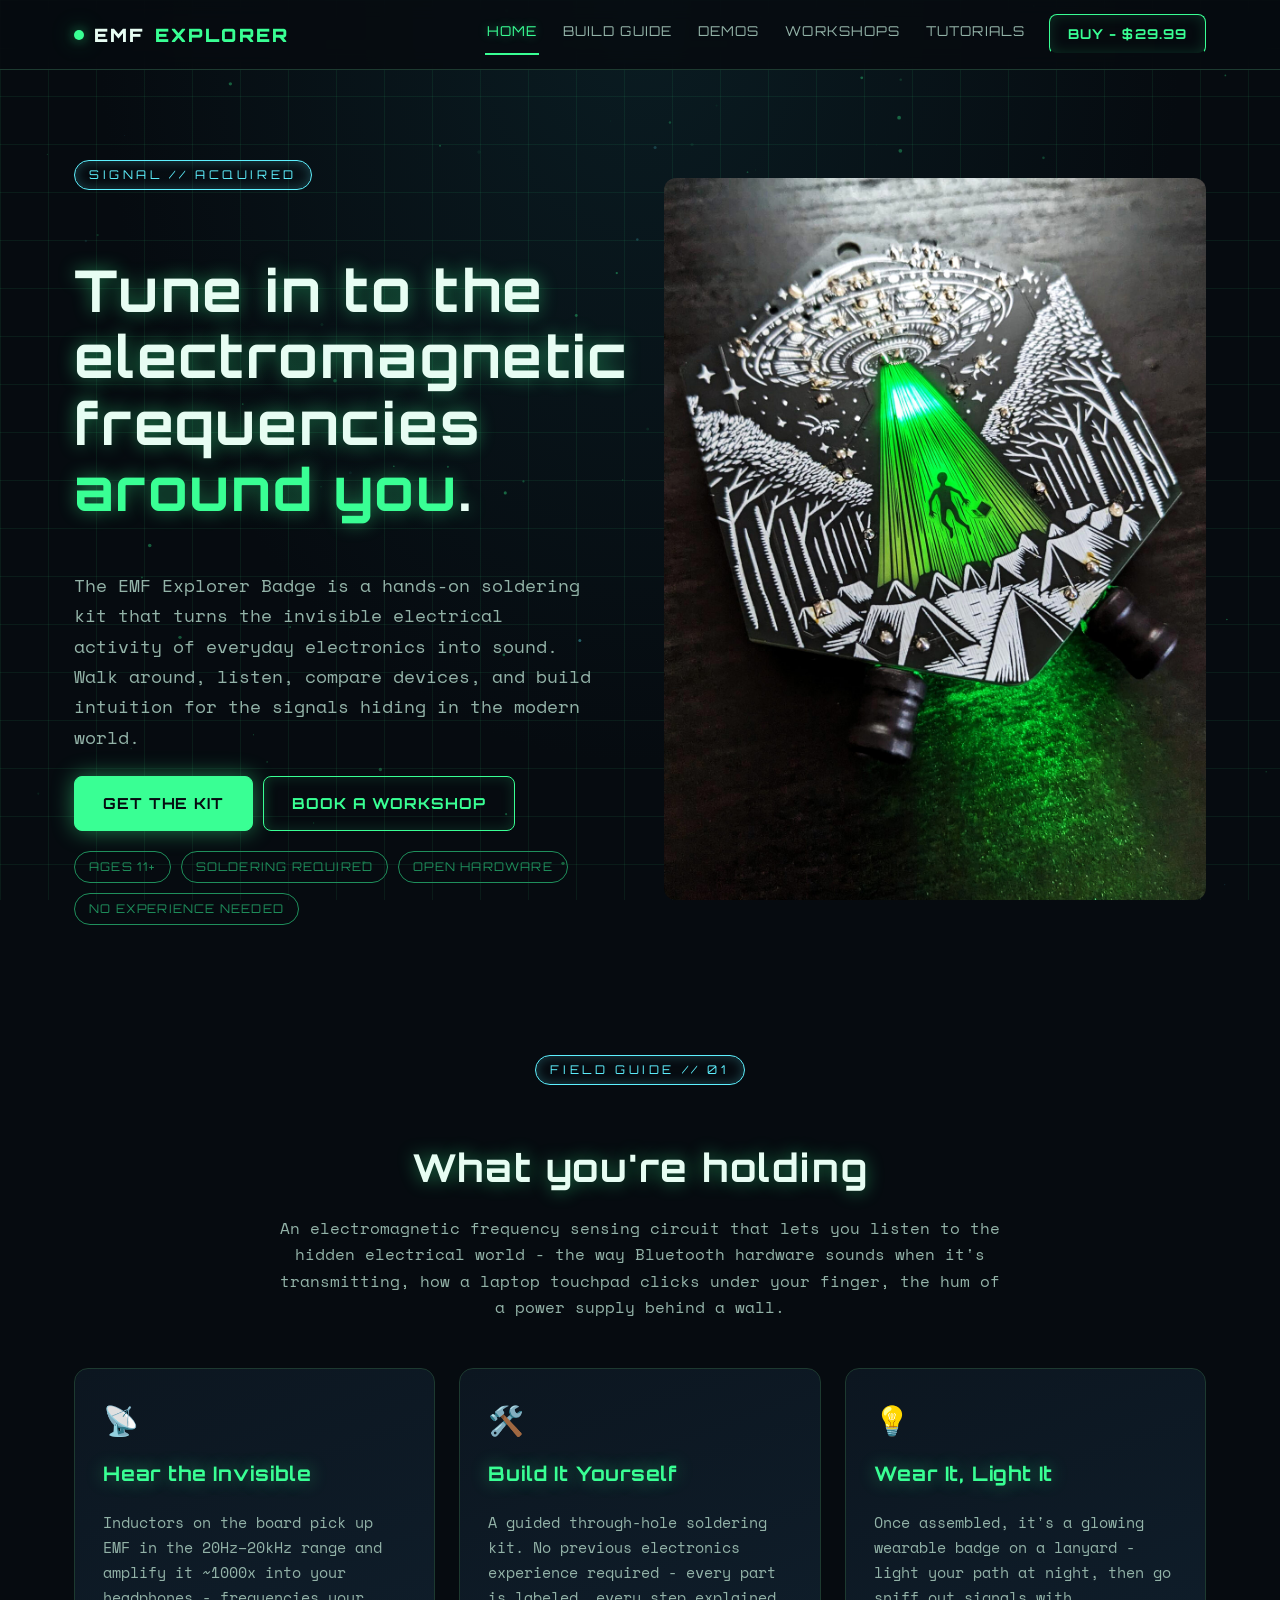
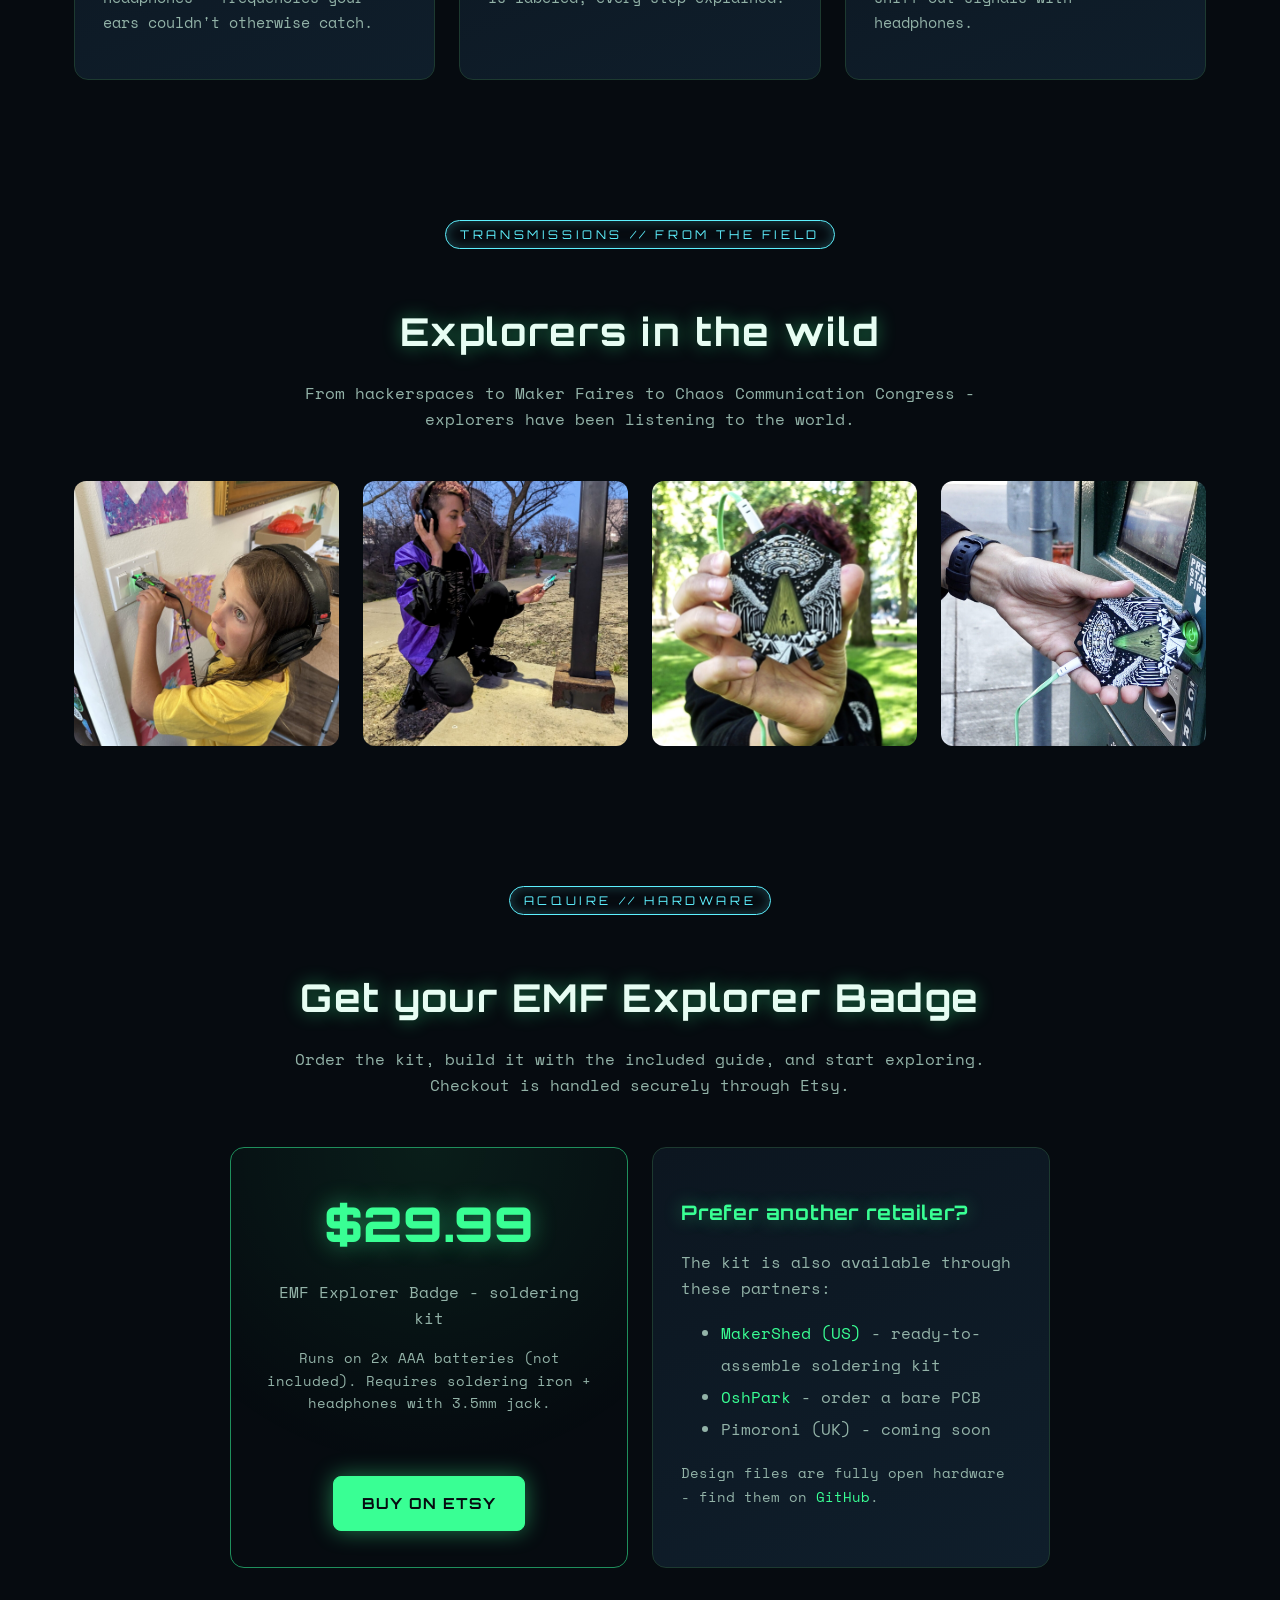
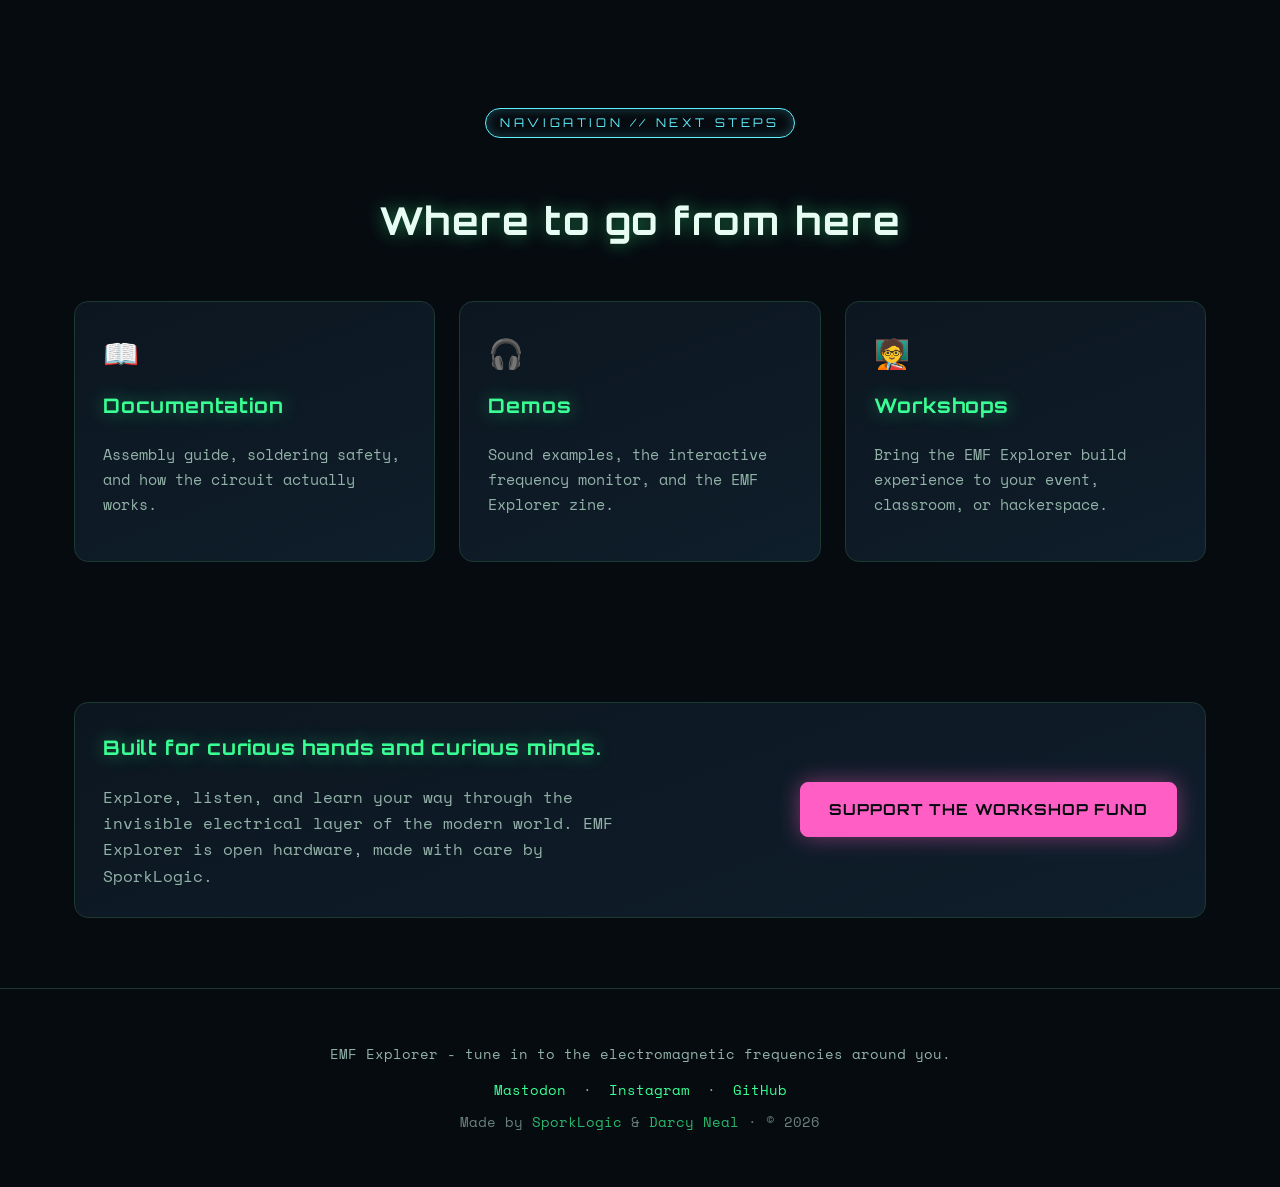
==== index.html @ 9b4e059f "initial commit" ====
<!DOCTYPE html>
<html lang="en">
<head>
<meta charset="UTF-8">
<meta name="viewport" content="width=device-width, initial-scale=1.0">
<title>EMF Explorer - Tune in to the electromagnetic frequencies around you</title>
<meta name="description" content="The EMF Explorer Badge is a hands-on kit that turns the invisible electrical activity around you into something you can explore. Solder it, wear it, and go listen to your world.">
<link rel="canonical" href="https://emfexplorer.space/">

<!-- Open Graph -->
<meta property="og:type" content="website">
<meta property="og:site_name" content="EMF Explorer">
<meta property="og:url" content="https://emfexplorer.space/">
<meta property="og:title" content="EMF Explorer - Tune in to the electromagnetic frequencies around you">
<meta property="og:description" content="A hands-on soldering kit that turns the invisible electrical activity of everyday electronics into sound. Build it, wear it, and go listen to your world.">
<meta property="og:image" content="https://emfexplorer.space/assets/images/emfbadgeilluminatedfrontangled.jpg">
<meta property="og:image:alt" content="EMF Explorer badge illuminated, glowing green">

<!-- Twitter -->
<meta name="twitter:card" content="summary_large_image">
<meta name="twitter:title" content="EMF Explorer - Tune in to the electromagnetic frequencies around you">
<meta name="twitter:description" content="A hands-on soldering kit that turns the invisible electrical activity of everyday electronics into sound. Build it, wear it, and go listen to your world.">
<meta name="twitter:image" content="https://emfexplorer.space/assets/images/emfbadgeilluminatedfrontangled.jpg">

<link rel="preconnect" href="https://fonts.googleapis.com">
<link href="https://fonts.googleapis.com/css2?family=Orbitron:wght@600;800;900&family=Space+Mono:wght@400;700&display=swap" rel="stylesheet">
<link rel="stylesheet" href="assets/style.css">
<script type="application/ld+json">
{
  "@context": "https://schema.org",
  "@type": "Organization",
  "name": "EMF Explorer",
  "alternateName": "SporkLogic",
  "url": "https://emfexplorer.space/",
  "logo": "https://emfexplorer.space/assets/images/emfbadgeilluminatedfrontangled.jpg",
  "sameAs": [
    "https://sporklogic.com",
    "https://darcyneal.com",
    "https://github.com/drc3p0/emf-explorer-badge",
    "https://hachyderm.io/@drc3p0",
    "https://instagram.com/drc3p0"
  ]
}
</script>
<script type="application/ld+json">
{
  "@context": "https://schema.org",
  "@type": "Product",
  "name": "EMF Explorer Badge",
  "description": "A hands-on soldering kit that turns the invisible electrical activity of everyday electronics into sound. Build it, wear it, and go listen to your world.",
  "image": "https://emfexplorer.space/assets/images/emfbadgeilluminatedfrontangled.jpg",
  "brand": {
    "@type": "Brand",
    "name": "EMF Explorer"
  },
  "category": "Electronics Soldering Kit",
  "offers": {
    "@type": "Offer",
    "url": "REPLACE_WITH_ETSY_LISTING_LINK",
    "priceCurrency": "USD",
    "price": "29.99",
    "availability": "https://schema.org/InStock",
    "seller": {
      "@type": "Organization",
      "name": "SporkLogic"
    }
  }
}
</script>
</head>
<body>
<canvas id="starfield"></canvas>

<header class="site-header">
  <div class="wrap">
    <a href="index.html" class="brand"><span class="dot"></span>EMF <span class="accent">EXPLORER</span></a>
    <button class="nav-toggle" aria-label="Toggle menu">☰</button>
    <nav class="site-nav">
      <a href="index.html">Home</a>
      <a href="docs.html">Build Guide</a>
      <a href="demos.html">Demos</a>
      <a href="workshops.html">Workshops</a>
      <a href="tutorials.html">Tutorials</a>
      <a href="#buy" class="btn btn-outline" style="padding:8px 18px;">Buy - $29.99</a>
    </nav>
  </div>
</header>

<!-- ===== HERO ===== -->
<section class="hero">
  <div class="wrap">
    <div class="hero-text">
      <span class="eyebrow">Signal // Acquired</span>
      <h1>Tune in to the electromagnetic frequencies <span style="color:var(--green)">around you</span>.</h1>
      <p class="lede">The EMF Explorer Badge is a hands-on soldering kit that turns the invisible electrical activity of everyday electronics into sound. Walk around, listen, compare devices, and build intuition for the signals hiding in the modern world.</p>
      <div class="tag-row" style="justify-content:flex-start; margin-top:24px;">
        <a href="#buy" class="btn">Get the Kit</a>
        <a href="workshops.html" class="btn btn-outline">Book a Workshop</a>
      </div>
      <div class="tag-row" style="justify-content:flex-start;">
        <span class="tag">Ages 11+</span>
        <span class="tag">Soldering Required</span>
        <span class="tag">Open Hardware</span>
        <span class="tag">No Experience Needed</span>
      </div>
    </div>
    <div class="hero-media">
      <img src="assets/images/emfbadgeilluminatedfrontangled.jpg" alt="EMF Explorer badge illuminated, glowing green" loading="lazy" style="border-radius:12px; width:100%; min-height:380px; object-fit:cover;">
    </div>
  </div>
</section>

<!-- ===== WHAT IS IT ===== -->
<section>
  <div class="wrap">
    <div class="section-head">
      <span class="eyebrow">Field Guide // 01</span>
      <h2>What you're holding</h2>
      <p>An electromagnetic frequency sensing circuit that lets you listen to the hidden electrical world - the way Bluetooth hardware sounds when it's transmitting, how a laptop touchpad clicks under your finger, the hum of a power supply behind a wall.</p>
    </div>
    <div class="grid cols-3">
      <div class="panel card">
        <div class="icon">📡</div>
        <h3>Hear the Invisible</h3>
        <p>Inductors on the board pick up EMF in the 20Hz–20kHz range and amplify it ~1000x into your headphones - frequencies your ears couldn't otherwise catch.</p>
      </div>
      <div class="panel card">
        <div class="icon">🛠️</div>
        <h3>Build It Yourself</h3>
        <p>A guided through-hole soldering kit. No previous electronics experience required - every part is labeled, every step explained.</p>
      </div>
      <div class="panel card">
        <div class="icon">💡</div>
        <h3>Wear It, Light It</h3>
        <p>Once assembled, it's a glowing wearable badge on a lanyard - light your path at night, then go sniff out signals with headphones.</p>
      </div>
    </div>
  </div>
</section>

<!-- ===== GALLERY / IN THE FIELD ===== -->
<section>
  <div class="wrap">
    <div class="section-head">
      <span class="eyebrow">Transmissions // From the Field</span>
      <h2>Explorers in the wild</h2>
      <p>From hackerspaces to Maker Faires to Chaos Communication Congress - explorers have been listening to the world.</p>
    </div>
    <div class="grid cols-4">
      <img src="assets/images/kidwithEMFlistening.jpg" alt="Kid listening to EMF from a wall outlet with the badge" loading="lazy" style="border-radius:12px; width:100%; aspect-ratio:1; object-fit:cover;">
      <img src="assets/images/PXL_20240223_003516082.jpg" alt="Explorer listening to a streetlight pole outdoors" loading="lazy" style="border-radius:12px; width:100%; aspect-ratio:1; object-fit:cover;">
      <img src="assets/images/emfheldinfield.jpg" alt="Holding the EMF Explorer badge outdoors in a park" loading="lazy" style="border-radius:12px; width:100%; aspect-ratio:1; object-fit:cover;">
      <img src="assets/images/emfmeterlisten.jpg" alt="Listening to a parking meter's EMF emissions" loading="lazy" style="border-radius:12px; width:100%; aspect-ratio:1; object-fit:cover;">
    </div>
  </div>
</section>

<!-- ===== BUY ===== -->
<section id="buy">
  <div class="wrap">
    <div class="section-head">
      <span class="eyebrow">Acquire // Hardware</span>
      <h2>Get your EMF Explorer Badge</h2>
      <p>Order the kit, build it with the included guide, and start exploring. Checkout is handled securely through Etsy.</p>
    </div>
    <div class="grid cols-2" style="max-width:820px; margin:0 auto;">
      <div class="price-box">
        <div class="amount">$29.99</div>
        <p>EMF Explorer Badge - soldering kit</p>
        <p style="font-size:0.85rem;">Runs on 2x AAA batteries (not included). Requires soldering iron + headphones with 3.5mm jack.</p>
        <!--
          ETSY INTEGRATION
          Create a listing on Etsy for the EMF Explorer Badge at $29.99.
          Paste the listing URL below once the shop is live.
        -->
        <a href="REPLACE_WITH_ETSY_LISTING_LINK" target="_blank" rel="noopener" class="btn mt-lg">Buy on Etsy</a>
      </div>
      <div class="panel">
        <h3>Prefer another retailer?</h3>
        <p style="color:var(--text-dim);">The kit is also available through these partners:</p>
        <ul style="color:var(--text-dim); line-height:2;">
          <li><a href="https://www.makershed.com/products/emf" target="_blank" rel="noopener">MakerShed (US)</a> - ready-to-assemble soldering kit</li>
          <li><a href="https://oshpark.com/shared_projects/bRVDS1Pq" target="_blank" rel="noopener">OshPark</a> - order a bare PCB</li>
          <li>Pimoroni (UK) - coming soon</li>
        </ul>
        <p style="color:var(--text-dim); font-size:0.9rem;">Design files are fully open hardware - find them on <a href="https://github.com/drc3p0/emf-explorer-badge" target="_blank" rel="noopener">GitHub</a>.</p>
      </div>
    </div>
  </div>
</section>

<!-- ===== EXPLORE MORE ===== -->
<section>
  <div class="wrap">
    <div class="section-head">
      <span class="eyebrow">Navigation // Next Steps</span>
      <h2>Where to go from here</h2>
    </div>
    <div class="grid cols-3">
      <a class="panel card" href="docs.html" style="color:inherit;">
        <div class="icon">📖</div>
        <h3>Documentation</h3>
        <p>Assembly guide, soldering safety, and how the circuit actually works.</p>
      </a>
      <a class="panel card" href="demos.html" style="color:inherit;">
        <div class="icon">🎧</div>
        <h3>Demos</h3>
        <p>Sound examples, the interactive frequency monitor, and the EMF Explorer zine.</p>
      </a>
      <a class="panel card" href="workshops.html" style="color:inherit;">
        <div class="icon">🧑‍🏫</div>
        <h3>Workshops</h3>
        <p>Bring the EMF Explorer build experience to your event, classroom, or hackerspace.</p>
      </a>
    </div>
  </div>
</section>

<!-- ===== ZINE / SUPPORT ===== -->
<section>
  <div class="wrap">
    <div class="panel" style="display:flex; flex-wrap:wrap; gap:24px; align-items:center; justify-content:space-between;">
      <div>
        <h3 style="margin-top:0;">Built for curious hands and curious minds.</h3>
        <p style="color:var(--text-dim); max-width:520px; margin-bottom:0;">Explore, listen, and learn your way through the invisible electrical layer of the modern world. EMF Explorer is open hardware, made with care by SporkLogic.</p>
      </div>
      <a href="https://ko-fi.com/sporklogic" target="_blank" rel="noopener" class="btn btn-magenta">Support the Workshop Fund</a>
    </div>
  </div>
</section>

<footer class="site-footer">
  <div class="wrap">
    <p>EMF Explorer - tune in to the electromagnetic frequencies around you.</p>
    <div class="social">
      <a href="https://hachyderm.io/@drc3p0" target="_blank" rel="noopener">Mastodon</a> ·
      <a href="https://instagram.com/drc3p0" target="_blank" rel="noopener">Instagram</a> ·
      <a href="https://github.com/drc3p0" target="_blank" rel="noopener">GitHub</a>
    </div>
    <p class="made-by">Made by <a href="https://sporklogic.com" target="_blank" rel="noopener">SporkLogic</a> &amp; <a href="https://darcyneal.com" target="_blank" rel="noopener">Darcy Neal</a> · © 2026</p>
  </div>
</footer>
<script src="assets/main.js"></script>
</body>
</html>
---- assets/style.css ----
/* ============================================
   EMF EXPLORER - Shared Design System
   Theme: green/space cyberpunk, friendly to all ages
   ============================================ */

:root {
  --bg-deep: #060b10;
  --bg-panel: #0c1620;
  --bg-panel-alt: #0f1e2b;
  --grid-line: rgba(57, 255, 148, 0.07);
  --green: #39ff94;
  --green-dim: #1f8f5c;
  --green-glow: rgba(57, 255, 148, 0.45);
  --cyan: #5ef1ff;
  --magenta: #ff5ec4;
  --text: #e7fdf3;
  --text-dim: #93b3a8;
  --border: #1d3a30;
  --radius: 14px;
  --maxw: 1180px;
  --font-display: "Orbitron", "Segoe UI", sans-serif;
  --font-body: "Space Mono", "Courier New", monospace;
}

* { box-sizing: border-box; }
html { scroll-behavior: smooth; }

body {
  margin: 0;
  font-family: var(--font-body);
  background-color: var(--bg-deep);
  color: var(--text);
  line-height: 1.65;
  background-image:
    linear-gradient(var(--grid-line) 1px, transparent 1px),
    linear-gradient(90deg, var(--grid-line) 1px, transparent 1px),
    radial-gradient(ellipse at top, #0a1c22 0%, var(--bg-deep) 60%);
  background-size: 48px 48px, 48px 48px, 100% 100%;
  background-attachment: fixed;
}

/* Starfield canvas sits behind everything */
#starfield {
  position: fixed;
  top: 0; left: 0;
  width: 100%; height: 100%;
  z-index: -1;
  pointer-events: none;
  opacity: 0.6;
}

a { color: var(--green); text-decoration: none; }
a:hover { color: var(--cyan); text-shadow: 0 0 8px var(--green-glow); }

h1, h2, h3, h4 {
  font-family: var(--font-display);
  font-weight: 700;
  letter-spacing: 0.04em;
  color: var(--text);
  text-shadow: 0 0 18px var(--green-glow);
}

h1 { font-size: clamp(2.2rem, 5vw, 3.6rem); line-height: 1.15; }
h2 { font-size: clamp(1.6rem, 3.5vw, 2.4rem); margin-bottom: 0.4em; }
h3 { font-size: 1.25rem; color: var(--green); }

.eyebrow {
  display: inline-block;
  font-family: var(--font-display);
  font-size: 0.75rem;
  letter-spacing: 0.3em;
  text-transform: uppercase;
  color: var(--cyan);
  border: 1px solid var(--cyan);
  border-radius: 999px;
  padding: 4px 14px;
  margin-bottom: 1.2rem;
  box-shadow: 0 0 12px rgba(94, 241, 255, 0.25) inset;
}

/* ===== Layout ===== */
.wrap { max-width: var(--maxw); margin: 0 auto; padding: 0 24px; }

header.site-header {
  position: sticky; top: 0; z-index: 50;
  background: rgba(6, 11, 16, 0.85);
  backdrop-filter: blur(10px);
  border-bottom: 1px solid var(--border);
}
header.site-header .wrap {
  display: flex; align-items: center; justify-content: space-between;
  padding: 14px 24px;
}
.brand {
  font-family: var(--font-display);
  font-weight: 900;
  font-size: 1.15rem;
  letter-spacing: 0.12em;
  color: var(--text);
  display: flex; align-items: center; gap: 10px;
}
.brand .dot {
  display: inline-block; width: 10px; height: 10px; border-radius: 50%;
  background: var(--green);
  box-shadow: 0 0 12px var(--green-glow), 0 0 24px var(--green-glow);
  animation: pulse 2.4s ease-in-out infinite;
}
@keyframes pulse {
  0%, 100% { opacity: 1; transform: scale(1); }
  50% { opacity: 0.4; transform: scale(0.7); }
}
.brand span.accent { color: var(--green); }

nav.site-nav { display: flex; gap: 22px; flex-wrap: wrap; }
nav.site-nav a {
  font-family: var(--font-display);
  font-size: 0.85rem;
  letter-spacing: 0.08em;
  text-transform: uppercase;
  color: var(--text-dim);
  padding: 6px 2px;
  border-bottom: 2px solid transparent;
}
nav.site-nav a:hover, nav.site-nav a.active {
  color: var(--green);
  border-bottom-color: var(--green);
  text-shadow: 0 0 10px var(--green-glow);
}

.nav-toggle {
  display: none;
  background: none; border: 1px solid var(--border); border-radius: 8px;
  color: var(--text); font-size: 1.2rem; padding: 6px 12px; cursor: pointer;
}

@media (max-width: 760px) {
  nav.site-nav {
    display: none;
    flex-direction: column;
    position: absolute; top: 100%; left: 0; right: 0;
    background: var(--bg-panel); border-bottom: 1px solid var(--border);
    padding: 16px 24px; gap: 14px;
  }
  nav.site-nav.open { display: flex; }
  .nav-toggle { display: inline-block; }
}

/* ===== Buttons ===== */
.btn {
  display: inline-flex; align-items: center; gap: 8px;
  font-family: var(--font-display);
  font-weight: 700; font-size: 0.95rem; letter-spacing: 0.06em;
  text-transform: uppercase;
  padding: 14px 28px;
  border-radius: 8px;
  border: 1px solid var(--green);
  color: var(--bg-deep);
  background: var(--green);
  box-shadow: 0 0 22px var(--green-glow);
  cursor: pointer;
  transition: transform 0.15s ease, box-shadow 0.15s ease;
}
.btn:hover { transform: translateY(-2px); box-shadow: 0 0 32px var(--green-glow); color: var(--bg-deep); }
.btn.btn-outline {
  background: transparent; color: var(--green);
  box-shadow: 0 0 14px rgba(57,255,148,0.15) inset;
}
.btn.btn-outline:hover { background: rgba(57,255,148,0.08); }
.btn.btn-magenta {
  background: var(--magenta); border-color: var(--magenta); color: var(--bg-deep);
  box-shadow: 0 0 22px rgba(255,94,196,0.45);
}

/* ===== Sections / Cards ===== */
section { padding: 70px 0; }
.section-head { text-align: center; max-width: 720px; margin: 0 auto 48px; }
.section-head p { color: var(--text-dim); }

.panel {
  background: linear-gradient(160deg, var(--bg-panel), var(--bg-panel-alt));
  border: 1px solid var(--border);
  border-radius: var(--radius);
  padding: 28px;
}
.panel:hover { border-color: var(--green-dim); }

.grid {
  display: grid; gap: 24px;
}
.grid.cols-2 { grid-template-columns: repeat(auto-fit, minmax(280px, 1fr)); }
.grid.cols-3 { grid-template-columns: repeat(auto-fit, minmax(220px, 1fr)); }
.grid.cols-4 { grid-template-columns: repeat(auto-fit, minmax(180px, 1fr)); }

.card { transition: transform 0.2s ease; }
.card:hover { transform: translateY(-4px); }
.card .icon { font-size: 1.8rem; margin-bottom: 12px; }
.card h3 { margin-top: 0; }
.card p { color: var(--text-dim); font-size: 0.95rem; }

.image-placeholder {
  background: repeating-linear-gradient(45deg, var(--bg-panel), var(--bg-panel) 10px, var(--bg-panel-alt) 10px, var(--bg-panel-alt) 20px);
  border: 1px dashed var(--green-dim);
  border-radius: var(--radius);
  display: flex; align-items: center; justify-content: center;
  color: var(--text-dim); font-size: 0.85rem; text-align: center; padding: 24px;
  min-height: 220px;
}

/* ===== Hero ===== */
.hero { padding: 90px 0 60px; }
.hero .wrap { display: flex; flex-wrap: wrap; gap: 48px; align-items: center; }
.hero-text { flex: 1; min-width: 320px; }
.hero-text p.lede { font-size: 1.15rem; color: var(--text-dim); max-width: 520px; }
.hero-media { flex: 1; min-width: 320px; min-height: 340px; }

/* ===== Price box ===== */
.price-box {
  text-align: center;
  border: 1px solid var(--green-dim);
  border-radius: var(--radius);
  padding: 36px;
  background: radial-gradient(circle at top, rgba(57,255,148,0.08), transparent 70%);
}
.price-box .amount {
  font-family: var(--font-display); font-size: 3rem; font-weight: 900;
  color: var(--green); text-shadow: 0 0 24px var(--green-glow);
}
.price-box p { color: var(--text-dim); }

/* ===== Tables ===== */
table.data-table { width: 100%; border-collapse: collapse; }
table.data-table th, table.data-table td {
  text-align: left; padding: 12px 16px; border-bottom: 1px solid var(--border);
}
table.data-table th {
  font-family: var(--font-display); font-size: 0.75rem; letter-spacing: 0.15em;
  text-transform: uppercase; color: var(--cyan);
}

/* ===== Steps ===== */
.steps { list-style: none; padding: 0; counter-reset: step; }
.steps li {
  counter-increment: step;
  position: relative;
  padding: 18px 0 18px 60px;
  border-bottom: 1px solid var(--border);
}
.steps li:last-child { border-bottom: none; }
.steps li::before {
  content: counter(step);
  position: absolute; left: 0; top: 14px;
  width: 38px; height: 38px;
  border: 1px solid var(--green);
  border-radius: 50%;
  display: flex; align-items: center; justify-content: center;
  font-family: var(--font-display); color: var(--green);
  box-shadow: 0 0 14px var(--green-glow) inset;
}
.steps h4 { margin: 0 0 6px; color: var(--text); font-family: var(--font-display); }
.steps p { margin: 0; color: var(--text-dim); }

/* ===== Callouts ===== */
.callout {
  border-left: 3px solid var(--cyan);
  background: rgba(94,241,255,0.06);
  padding: 16px 20px;
  border-radius: 0 8px 8px 0;
  margin: 24px 0;
  font-size: 0.95rem;
}
.callout.warn {
  border-left-color: var(--magenta);
  background: rgba(255,94,196,0.06);
}
.callout strong { color: var(--text); }

/* ===== Forms ===== */
.form-group { margin-bottom: 20px; }
.form-group label {
  display: block;
  font-family: var(--font-display);
  font-size: 0.75rem;
  text-transform: uppercase;
  letter-spacing: 0.08em;
  color: var(--cyan);
  margin-bottom: 8px;
}
.form-group input,
.form-group textarea,
.form-group select {
  width: 100%;
  background: var(--bg-deep);
  border: 1px solid var(--border);
  border-radius: 8px;
  padding: 12px 16px;
  color: var(--text);
  font-family: var(--font-body);
  font-size: 0.9rem;
  transition: border-color 0.2s ease, box-shadow 0.2s ease;
  resize: vertical;
}
.form-group input:focus,
.form-group textarea:focus {
  outline: none;
  border-color: var(--green-dim);
  box-shadow: 0 0 0 3px rgba(57,255,148,0.1);
}
.form-group input::placeholder,
.form-group textarea::placeholder { color: var(--text-dim); opacity: 0.6; }
/* Honeypot — never shown to humans */
.hp-trap { display: none !important; }
.form-grid { display: grid; grid-template-columns: 1fr 1fr; gap: 16px; }
@media (max-width: 600px) { .form-grid { grid-template-columns: 1fr; } }

/* ===== Footer ===== */
footer.site-footer {
  border-top: 1px solid var(--border);
  padding: 40px 0;
  text-align: center;
  color: var(--text-dim);
  font-size: 0.85rem;
}
footer.site-footer .social a { margin: 0 8px; }
footer.site-footer .made-by { margin-top: 10px; opacity: 0.7; }

/* ===== Utility ===== */
.text-center { text-align: center; }
.mt-lg { margin-top: 48px; }
.tag-row { display: flex; gap: 10px; flex-wrap: wrap; justify-content: center; margin-top: 20px; }
.tag {
  font-family: var(--font-display); font-size: 0.75rem; letter-spacing: 0.1em;
  text-transform: uppercase; border: 1px solid var(--green-dim); border-radius: 999px;
  padding: 5px 14px; color: var(--green-dim);
}
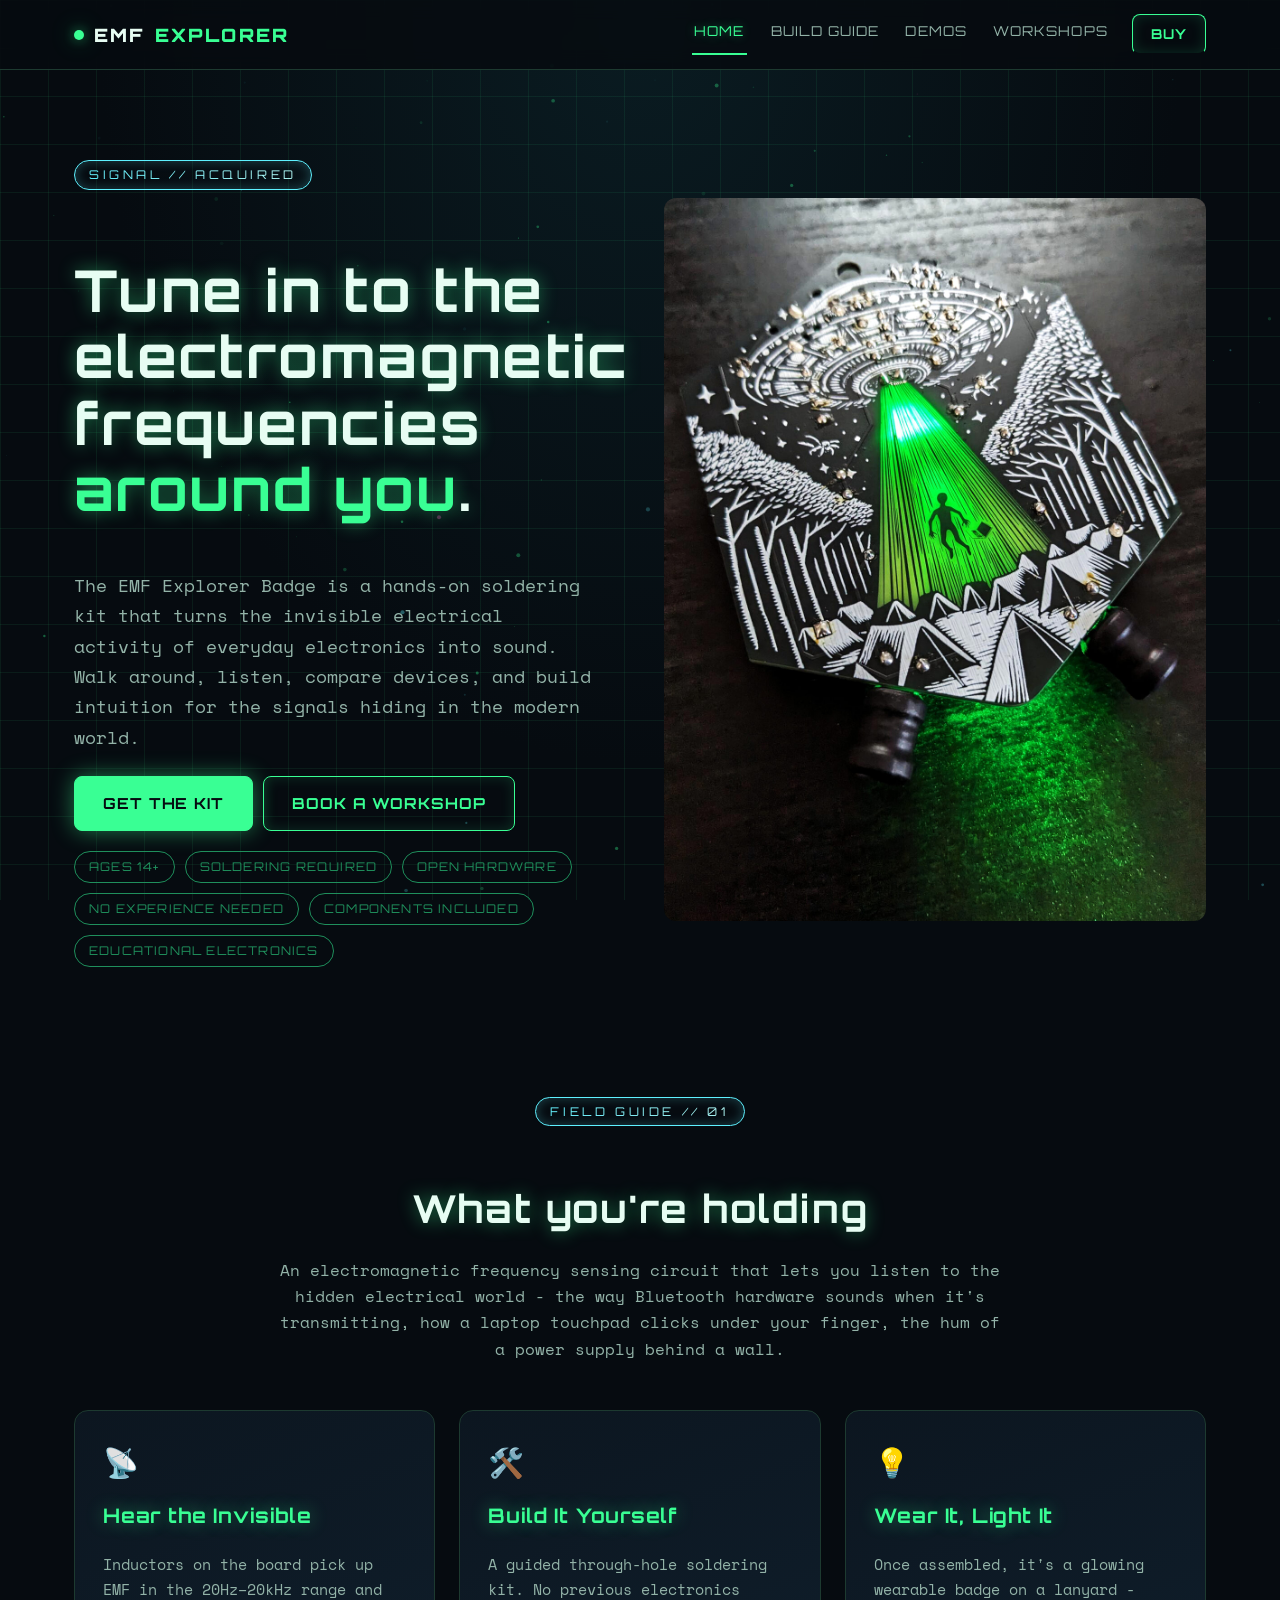
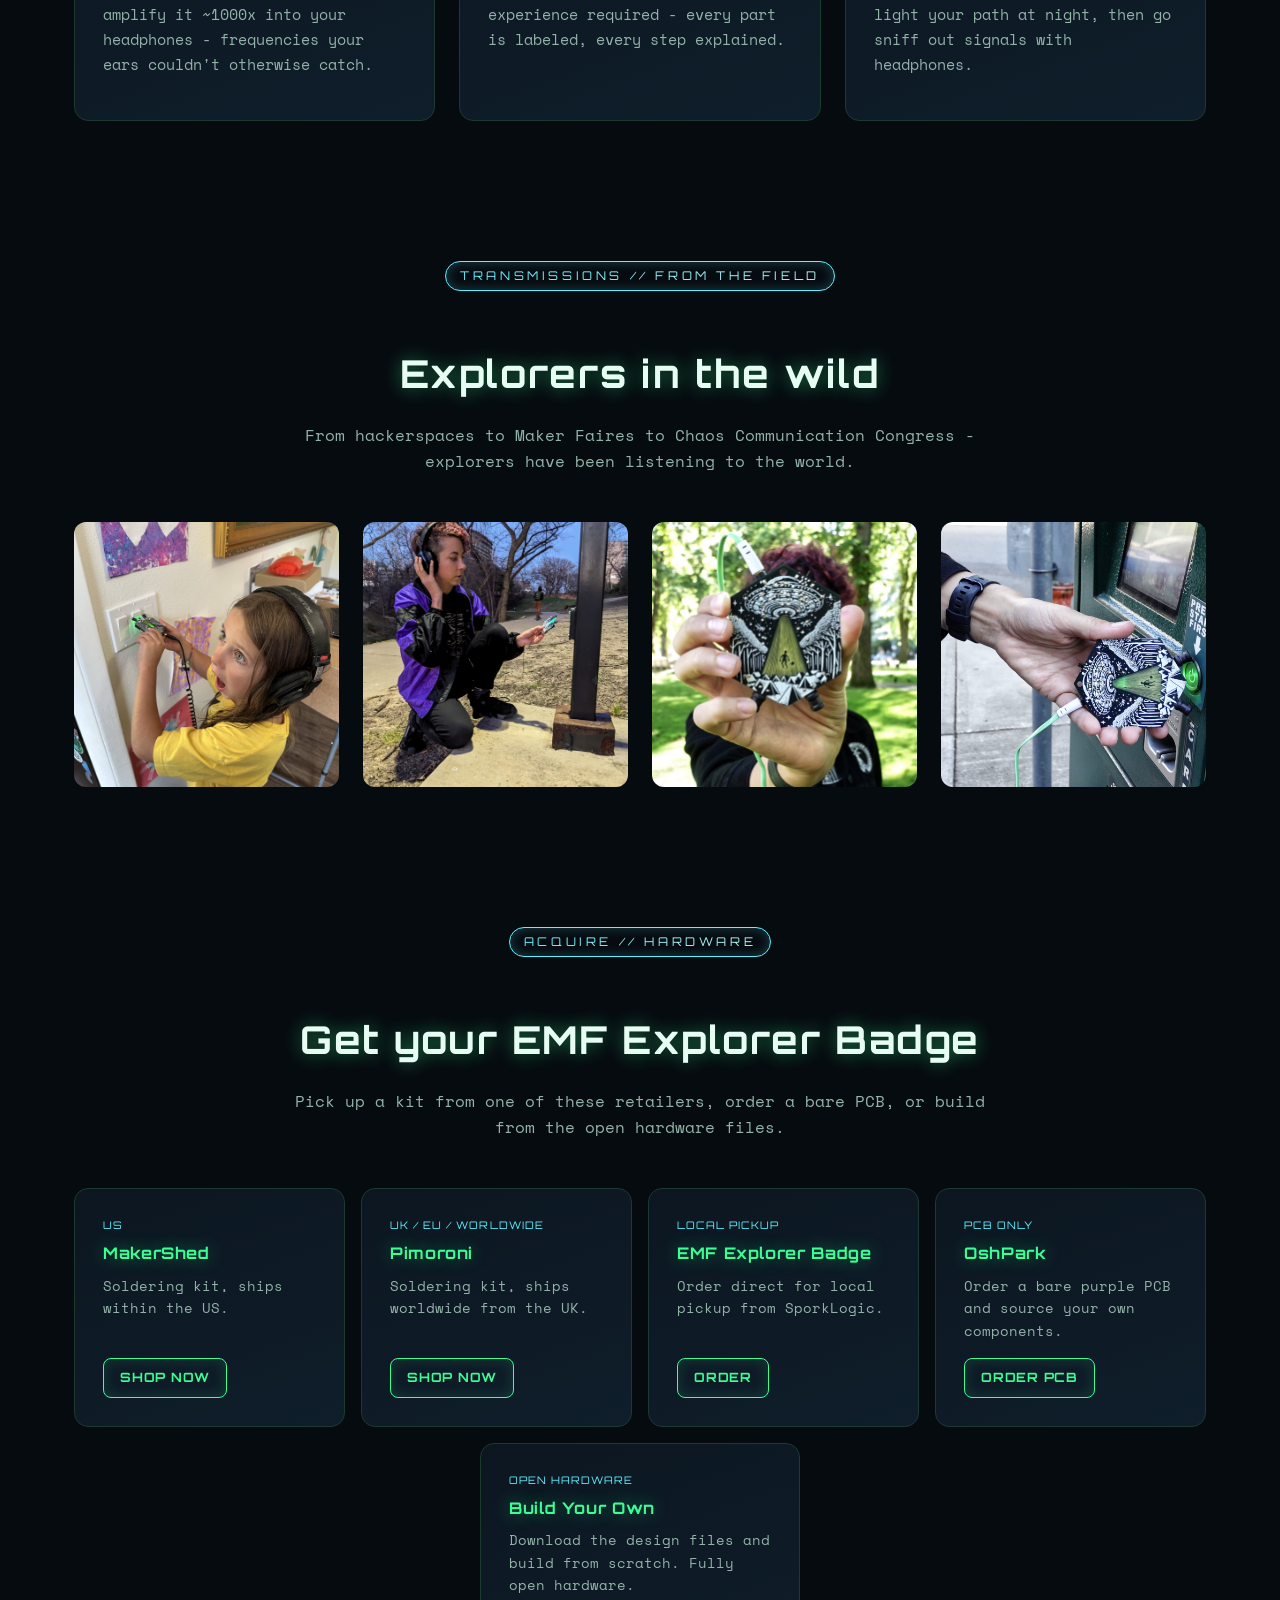
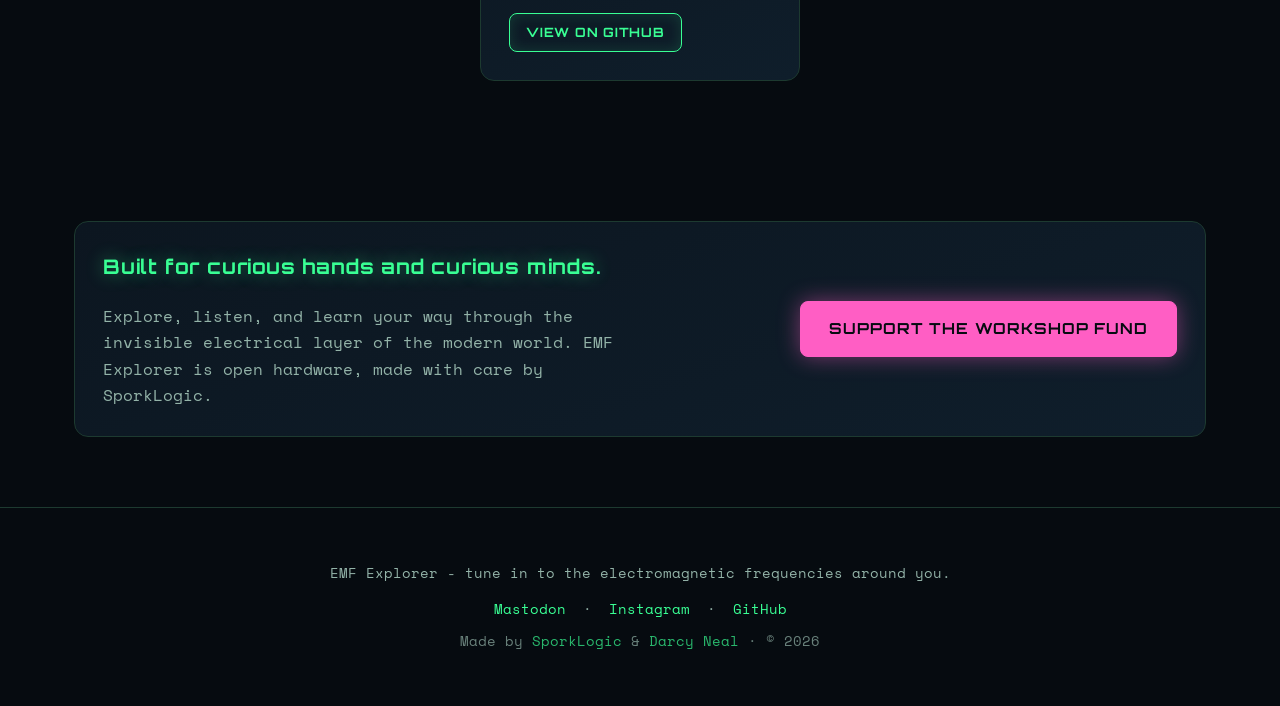
==== commit a9b87081: "website prep for launch" ====
--- a/index.html
+++ b/index.html
@@ -54,17 +54,11 @@
     "name": "EMF Explorer"
   },
   "category": "Electronics Soldering Kit",
-  "offers": {
-    "@type": "Offer",
-    "url": "REPLACE_WITH_ETSY_LISTING_LINK",
-    "priceCurrency": "USD",
-    "price": "29.99",
-    "availability": "https://schema.org/InStock",
-    "seller": {
-      "@type": "Organization",
-      "name": "SporkLogic"
-    }
-  }
+  "offers": [
+    {"@type": "Offer", "url": "https://www.makershed.com/products/emf", "availability": "https://schema.org/InStock", "seller": {"@type": "Organization", "name": "MakerShed"}},
+    {"@type": "Offer", "url": "https://shop.pimoroni.com/products/emf-explorer-badge", "availability": "https://schema.org/InStock", "seller": {"@type": "Organization", "name": "Pimoroni"}},
+    {"@type": "Offer", "url": "https://ko-fi.com/s/437e353366", "availability": "https://schema.org/InStock", "seller": {"@type": "Organization", "name": "SporkLogic"}}
+  ]
 }
 </script>
 </head>
@@ -80,8 +74,8 @@
       <a href="docs.html">Build Guide</a>
       <a href="demos.html">Demos</a>
       <a href="workshops.html">Workshops</a>
-      <a href="tutorials.html">Tutorials</a>
-      <a href="#buy" class="btn btn-outline" style="padding:8px 18px;">Buy - $29.99</a>
+
+      <a href="#buy" class="btn btn-outline" style="padding:8px 18px;">Buy</a>
     </nav>
   </div>
 </header>
@@ -98,10 +92,12 @@
         <a href="workshops.html" class="btn btn-outline">Book a Workshop</a>
       </div>
       <div class="tag-row" style="justify-content:flex-start;">
-        <span class="tag">Ages 11+</span>
+        <span class="tag">Ages 14+</span>
         <span class="tag">Soldering Required</span>
         <span class="tag">Open Hardware</span>
         <span class="tag">No Experience Needed</span>
+        <span class="tag">Components Included</span>
+        <span class="tag">Educational Electronics</span>
       </div>
     </div>
     <div class="hero-media">
@@ -161,57 +157,45 @@
     <div class="section-head">
       <span class="eyebrow">Acquire // Hardware</span>
       <h2>Get your EMF Explorer Badge</h2>
-      <p>Order the kit, build it with the included guide, and start exploring. Checkout is handled securely through Etsy.</p>
-    </div>
-    <div class="grid cols-2" style="max-width:820px; margin:0 auto;">
-      <div class="price-box">
-        <div class="amount">$29.99</div>
-        <p>EMF Explorer Badge - soldering kit</p>
-        <p style="font-size:0.85rem;">Runs on 2x AAA batteries (not included). Requires soldering iron + headphones with 3.5mm jack.</p>
-        <!--
-          ETSY INTEGRATION
-          Create a listing on Etsy for the EMF Explorer Badge at $29.99.
-          Paste the listing URL below once the shop is live.
-        -->
-        <a href="REPLACE_WITH_ETSY_LISTING_LINK" target="_blank" rel="noopener" class="btn mt-lg">Buy on Etsy</a>
-      </div>
-      <div class="panel">
-        <h3>Prefer another retailer?</h3>
-        <p style="color:var(--text-dim);">The kit is also available through these partners:</p>
-        <ul style="color:var(--text-dim); line-height:2;">
-          <li><a href="https://www.makershed.com/products/emf" target="_blank" rel="noopener">MakerShed (US)</a> - ready-to-assemble soldering kit</li>
-          <li><a href="https://oshpark.com/shared_projects/bRVDS1Pq" target="_blank" rel="noopener">OshPark</a> - order a bare PCB</li>
-          <li>Pimoroni (UK) - coming soon</li>
-        </ul>
-        <p style="color:var(--text-dim); font-size:0.9rem;">Design files are fully open hardware - find them on <a href="https://github.com/drc3p0/emf-explorer-badge" target="_blank" rel="noopener">GitHub</a>.</p>
-      </div>
-    </div>
-  </div>
-</section>
-
-<!-- ===== EXPLORE MORE ===== -->
-<section>
-  <div class="wrap">
-    <div class="section-head">
-      <span class="eyebrow">Navigation // Next Steps</span>
-      <h2>Where to go from here</h2>
-    </div>
-    <div class="grid cols-3">
-      <a class="panel card" href="docs.html" style="color:inherit;">
-        <div class="icon">📖</div>
-        <h3>Documentation</h3>
-        <p>Assembly guide, soldering safety, and how the circuit actually works.</p>
-      </a>
-      <a class="panel card" href="demos.html" style="color:inherit;">
-        <div class="icon">🎧</div>
-        <h3>Demos</h3>
-        <p>Sound examples, the interactive frequency monitor, and the EMF Explorer zine.</p>
-      </a>
-      <a class="panel card" href="workshops.html" style="color:inherit;">
-        <div class="icon">🧑‍🏫</div>
-        <h3>Workshops</h3>
-        <p>Bring the EMF Explorer build experience to your event, classroom, or hackerspace.</p>
-      </a>
+      <p>Pick up a kit from one of these retailers, order a bare PCB, or build from the open hardware files.</p>
+    </div>
+    <div class="store-grid">
+
+      <a href="https://www.makershed.com/products/emf" target="_blank" rel="noopener" class="panel store-card">
+        <div class="store-region">US</div>
+        <h3>MakerShed</h3>
+        <p>Soldering kit, ships within the US.</p>
+        <span class="btn btn-outline">Shop Now</span>
+      </a>
+
+      <a href="https://shop.pimoroni.com/products/emf-explorer-badge" target="_blank" rel="noopener" class="panel store-card">
+        <div class="store-region">UK / EU / Worldwide</div>
+        <h3>Pimoroni</h3>
+        <p>Soldering kit, ships worldwide from the UK.</p>
+        <span class="btn btn-outline">Shop Now</span>
+      </a>
+
+      <a href="https://ko-fi.com/s/437e353366" target="_blank" rel="noopener" class="panel store-card">
+        <div class="store-region">Local Pickup</div>
+        <h3>EMF Explorer Badge</h3>
+        <p>Order direct for local pickup from SporkLogic.</p>
+        <span class="btn btn-outline">Order</span>
+      </a>
+
+      <a href="https://oshpark.com/shared_projects/bRVDS1Pq" target="_blank" rel="noopener" class="panel store-card">
+        <div class="store-region">PCB Only</div>
+        <h3>OshPark</h3>
+        <p>Order a bare purple PCB and source your own components.</p>
+        <span class="btn btn-outline">Order PCB</span>
+      </a>
+
+      <a href="https://github.com/drc3p0/emf-explorer-badge" target="_blank" rel="noopener" class="panel store-card">
+        <div class="store-region">Open Hardware</div>
+        <h3>Build Your Own</h3>
+        <p>Download the design files and build from scratch. Fully open hardware.</p>
+        <span class="btn btn-outline">View on GitHub</span>
+      </a>
+
     </div>
   </div>
 </section>
--- a/assets/style.css
+++ b/assets/style.css
@@ -312,6 +312,36 @@
 .form-grid { display: grid; grid-template-columns: 1fr 1fr; gap: 16px; }
 @media (max-width: 600px) { .form-grid { grid-template-columns: 1fr; } }
 
+/* ===== Store Cards ===== */
+.store-grid {
+  display: flex;
+  flex-wrap: wrap;
+  gap: 16px;
+  justify-content: center;
+}
+.store-card {
+  display: flex;
+  flex-direction: column;
+  text-decoration: none;
+  color: inherit;
+  flex: 1 1 220px;
+  max-width: 320px;
+  min-height: 160px;
+  transition: transform 0.2s ease, box-shadow 0.2s ease;
+}
+.store-card:hover { transform: translateY(-4px); box-shadow: 0 0 24px rgba(57,255,148,0.15); }
+.store-region {
+  font-family: var(--font-display);
+  font-size: 0.65rem;
+  text-transform: uppercase;
+  letter-spacing: 0.1em;
+  color: var(--cyan);
+  margin-bottom: 6px;
+}
+.store-card h3 { margin: 0 0 8px; font-size: 1rem; }
+.store-card p { color: var(--text-dim); flex: 1; margin: 0 0 16px; font-size: 0.88rem; line-height: 1.6; }
+.store-card .btn { align-self: flex-start; font-size: 0.8rem; padding: 8px 16px; }
+
 /* ===== Footer ===== */
 footer.site-footer {
   border-top: 1px solid var(--border);
@@ -331,4 +361,111 @@
   font-family: var(--font-display); font-size: 0.75rem; letter-spacing: 0.1em;
   text-transform: uppercase; border: 1px solid var(--green-dim); border-radius: 999px;
   padding: 5px 14px; color: var(--green-dim);
-}
+  transition: border-color 0.2s ease, color 0.2s ease, box-shadow 0.2s ease;
+  cursor: default;
+}
+.tag:hover {
+  border-color: var(--green);
+  color: var(--green);
+  box-shadow: 0 0 10px rgba(57, 255, 148, 0.25);
+}
+
+/* ============================================================
+   ENHANCED ANIMATIONS
+   ============================================================ */
+
+/* ── Scroll reveal ──────────────────────────────────────────── */
+.reveal {
+  opacity: 0;
+  transform: translateY(20px);
+  transition: opacity 0.6s ease, transform 0.6s ease;
+}
+.reveal.visible {
+  opacity: 1;
+  transform: none;
+}
+
+/* ── Hero h1 glitch ─────────────────────────────────────────── */
+@keyframes glitch-text {
+  0%, 86%, 100% {
+    text-shadow: 0 0 18px var(--green-glow);
+    transform: none;
+  }
+  87% {
+    text-shadow: -3px 0 var(--cyan), 3px 0 var(--magenta), 0 0 18px var(--green-glow);
+    transform: translateX(2px);
+  }
+  88% {
+    text-shadow: 3px 0 var(--cyan), -3px 0 var(--magenta), 0 0 18px var(--green-glow);
+    transform: translateX(-2px);
+  }
+  89% {
+    text-shadow: 0 0 18px var(--green-glow);
+    transform: none;
+  }
+  91% {
+    text-shadow: -2px 0 var(--magenta), 2px 0 var(--cyan), 0 0 18px var(--green-glow);
+    transform: translateX(1px);
+  }
+  92% {
+    text-shadow: 0 0 18px var(--green-glow);
+    transform: none;
+  }
+}
+.hero h1 { animation: glitch-text 6s infinite; }
+
+/* ── Nav link glitch on hover ───────────────────────────────── */
+@keyframes glitch-nav {
+  0%   { text-shadow: 0 0 10px var(--green-glow); transform: none; }
+  20%  { text-shadow: -2px 0 var(--cyan), 2px 0 var(--magenta), 0 0 10px var(--green-glow); transform: translateX(1px); }
+  35%  { text-shadow: 2px 0 var(--cyan), -2px 0 var(--magenta), 0 0 10px var(--green-glow); transform: translateX(-1px); }
+  55%  { text-shadow: 0 0 10px var(--green-glow); transform: none; }
+  70%  { text-shadow: -1px 0 var(--magenta), 1px 0 var(--cyan), 0 0 10px var(--green-glow); transform: translateX(1px); }
+  100% { text-shadow: 0 0 10px var(--green-glow); transform: none; }
+}
+nav.site-nav a:hover {
+  animation: glitch-nav 0.35s ease forwards;
+}
+
+/* ── Panel hover shimmer ────────────────────────────────────── */
+.panel {
+  position: relative;
+  overflow: hidden;
+}
+.panel::after {
+  content: '';
+  position: absolute;
+  top: 0; bottom: 0;
+  left: -80%;
+  width: 60%;
+  background: linear-gradient(
+    90deg,
+    transparent,
+    rgba(57, 255, 148, 0.05),
+    transparent
+  );
+  pointer-events: none;
+  transition: left 0.7s ease;
+}
+.panel:hover::after { left: 160%; }
+
+/* ── Eyebrow shimmer ────────────────────────────────────────── */
+@keyframes eyebrow-shine {
+  0%   { background-position: -200% center; }
+  100% { background-position: 200% center; }
+}
+.eyebrow {
+  background: linear-gradient(
+    90deg,
+    var(--cyan) 0%,
+    rgba(200, 255, 248, 0.95) 45%,
+    var(--cyan) 55%,
+    rgba(160, 240, 255, 0.8) 75%,
+    var(--cyan) 100%
+  );
+  background-size: 250% auto;
+  -webkit-background-clip: text;
+  background-clip: text;
+  -webkit-text-fill-color: transparent;
+  animation: eyebrow-shine 5s linear infinite;
+}
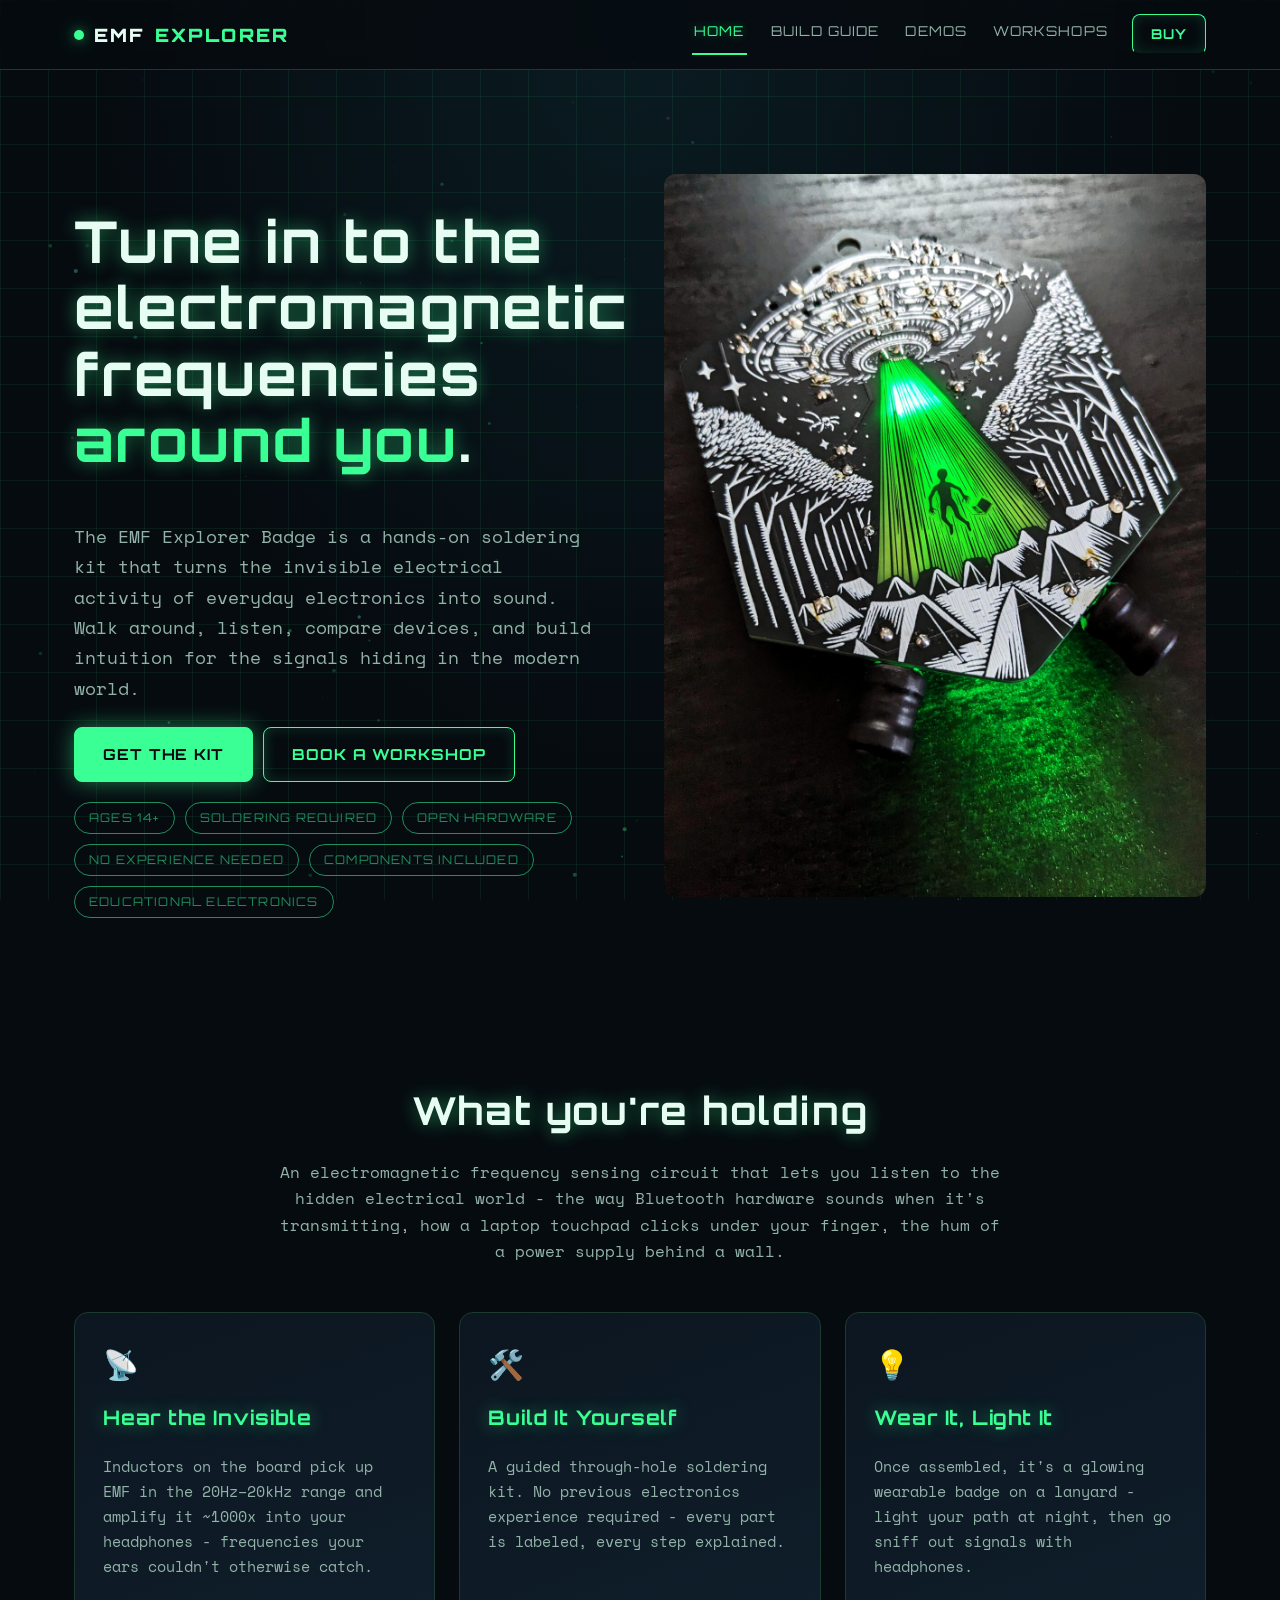
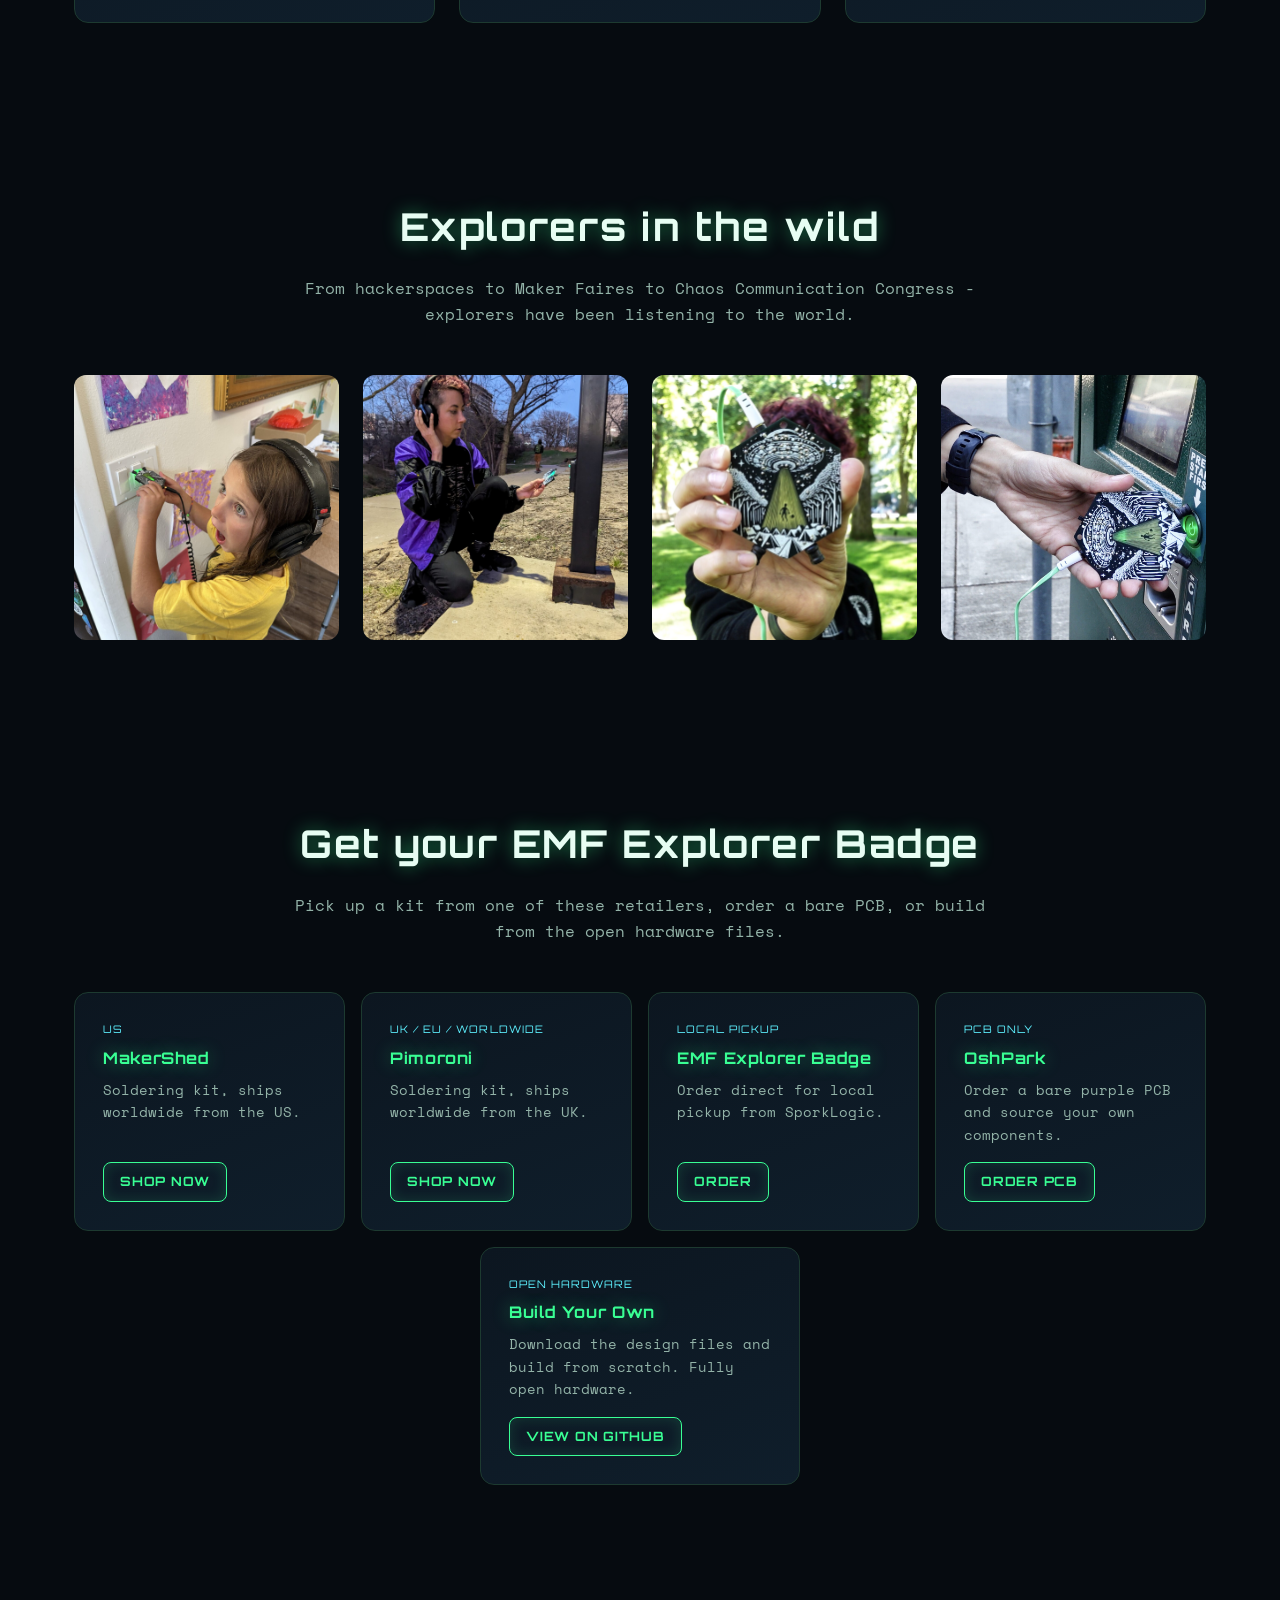
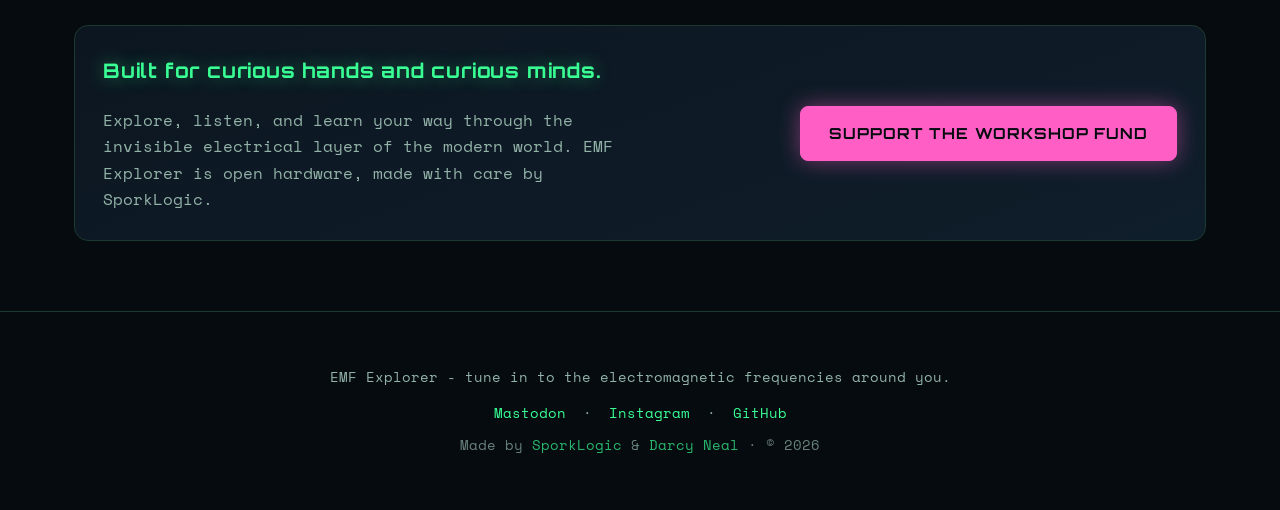
==== commit a5bd92d4: "Remove eyebrow spans from hero and section heads Removed eyebrow spans from various sections to stre" ====
--- a/index.html
+++ b/index.html
@@ -84,7 +84,6 @@
 <section class="hero">
   <div class="wrap">
     <div class="hero-text">
-      <span class="eyebrow">Signal // Acquired</span>
       <h1>Tune in to the electromagnetic frequencies <span style="color:var(--green)">around you</span>.</h1>
       <p class="lede">The EMF Explorer Badge is a hands-on soldering kit that turns the invisible electrical activity of everyday electronics into sound. Walk around, listen, compare devices, and build intuition for the signals hiding in the modern world.</p>
       <div class="tag-row" style="justify-content:flex-start; margin-top:24px;">
@@ -110,7 +109,6 @@
 <section>
   <div class="wrap">
     <div class="section-head">
-      <span class="eyebrow">Field Guide // 01</span>
       <h2>What you're holding</h2>
       <p>An electromagnetic frequency sensing circuit that lets you listen to the hidden electrical world - the way Bluetooth hardware sounds when it's transmitting, how a laptop touchpad clicks under your finger, the hum of a power supply behind a wall.</p>
     </div>
@@ -138,7 +136,6 @@
 <section>
   <div class="wrap">
     <div class="section-head">
-      <span class="eyebrow">Transmissions // From the Field</span>
       <h2>Explorers in the wild</h2>
       <p>From hackerspaces to Maker Faires to Chaos Communication Congress - explorers have been listening to the world.</p>
     </div>
@@ -155,7 +152,6 @@
 <section id="buy">
   <div class="wrap">
     <div class="section-head">
-      <span class="eyebrow">Acquire // Hardware</span>
       <h2>Get your EMF Explorer Badge</h2>
       <p>Pick up a kit from one of these retailers, order a bare PCB, or build from the open hardware files.</p>
     </div>
@@ -164,7 +160,7 @@
       <a href="https://www.makershed.com/products/emf" target="_blank" rel="noopener" class="panel store-card">
         <div class="store-region">US</div>
         <h3>MakerShed</h3>
-        <p>Soldering kit, ships within the US.</p>
+        <p>Soldering kit, ships worldwide from the US.</p>
         <span class="btn btn-outline">Shop Now</span>
       </a>
 
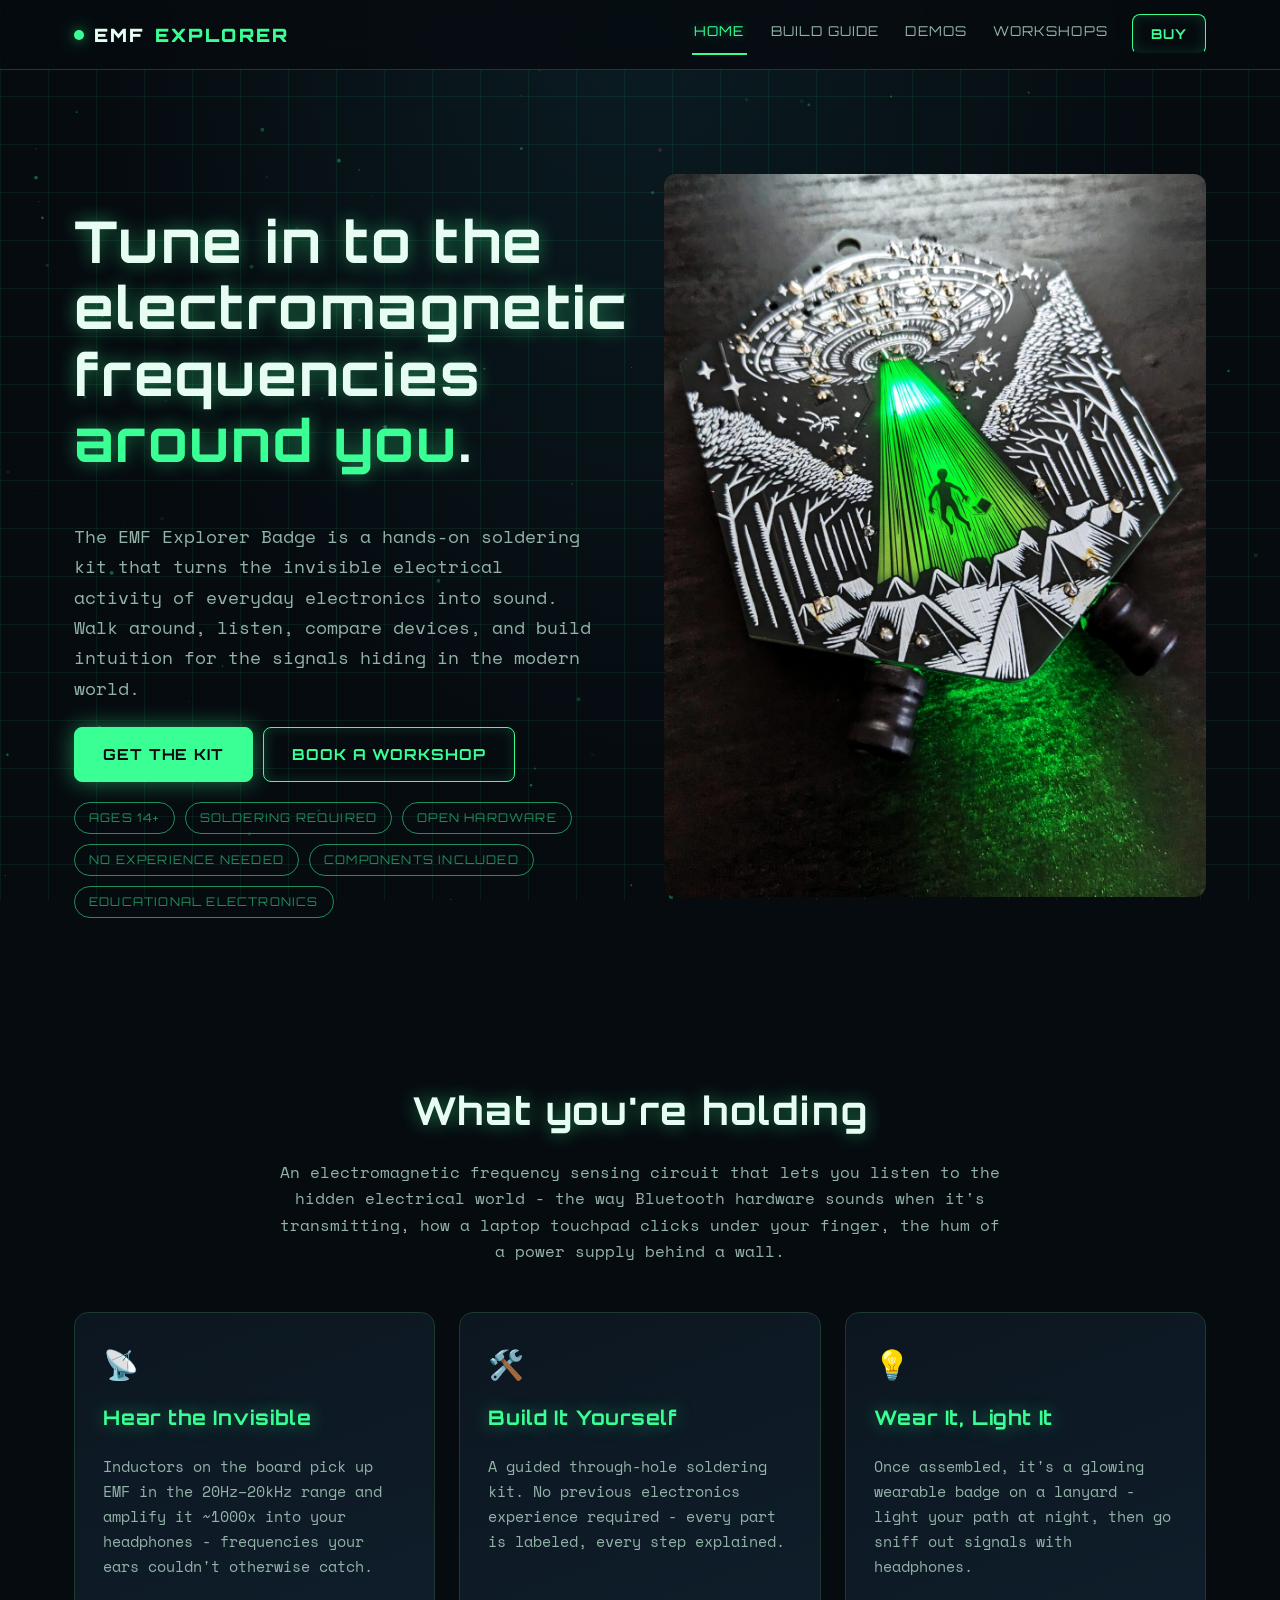
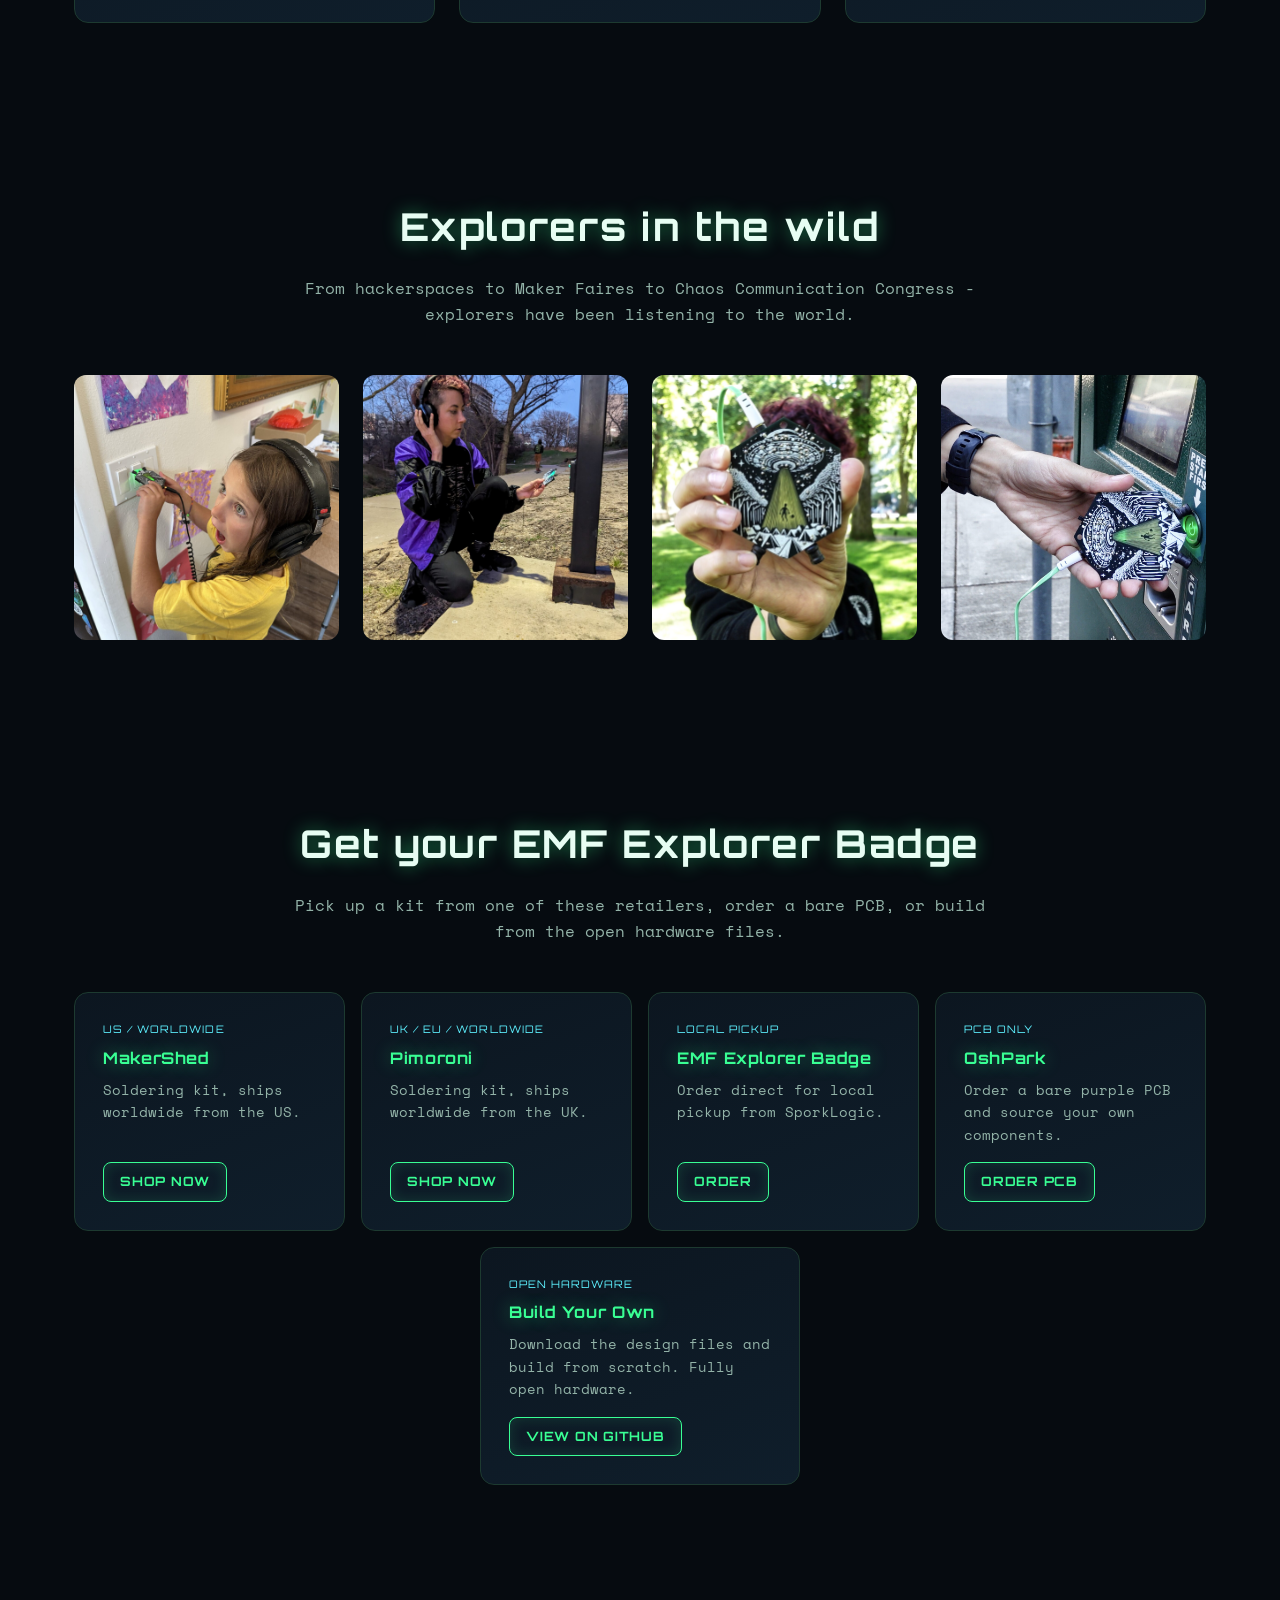
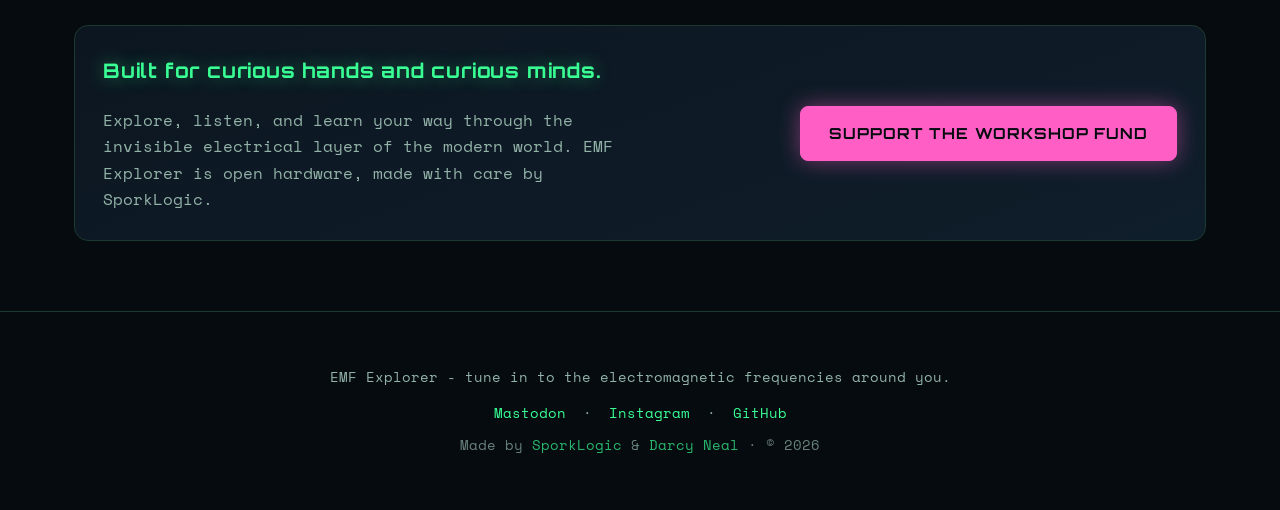
==== commit 992ea921: "Update store region description to include worldwide" ====
--- a/index.html
+++ b/index.html
@@ -158,7 +158,7 @@
     <div class="store-grid">
 
       <a href="https://www.makershed.com/products/emf" target="_blank" rel="noopener" class="panel store-card">
-        <div class="store-region">US</div>
+        <div class="store-region">US / Worldwide</div>
         <h3>MakerShed</h3>
         <p>Soldering kit, ships worldwide from the US.</p>
         <span class="btn btn-outline">Shop Now</span>
